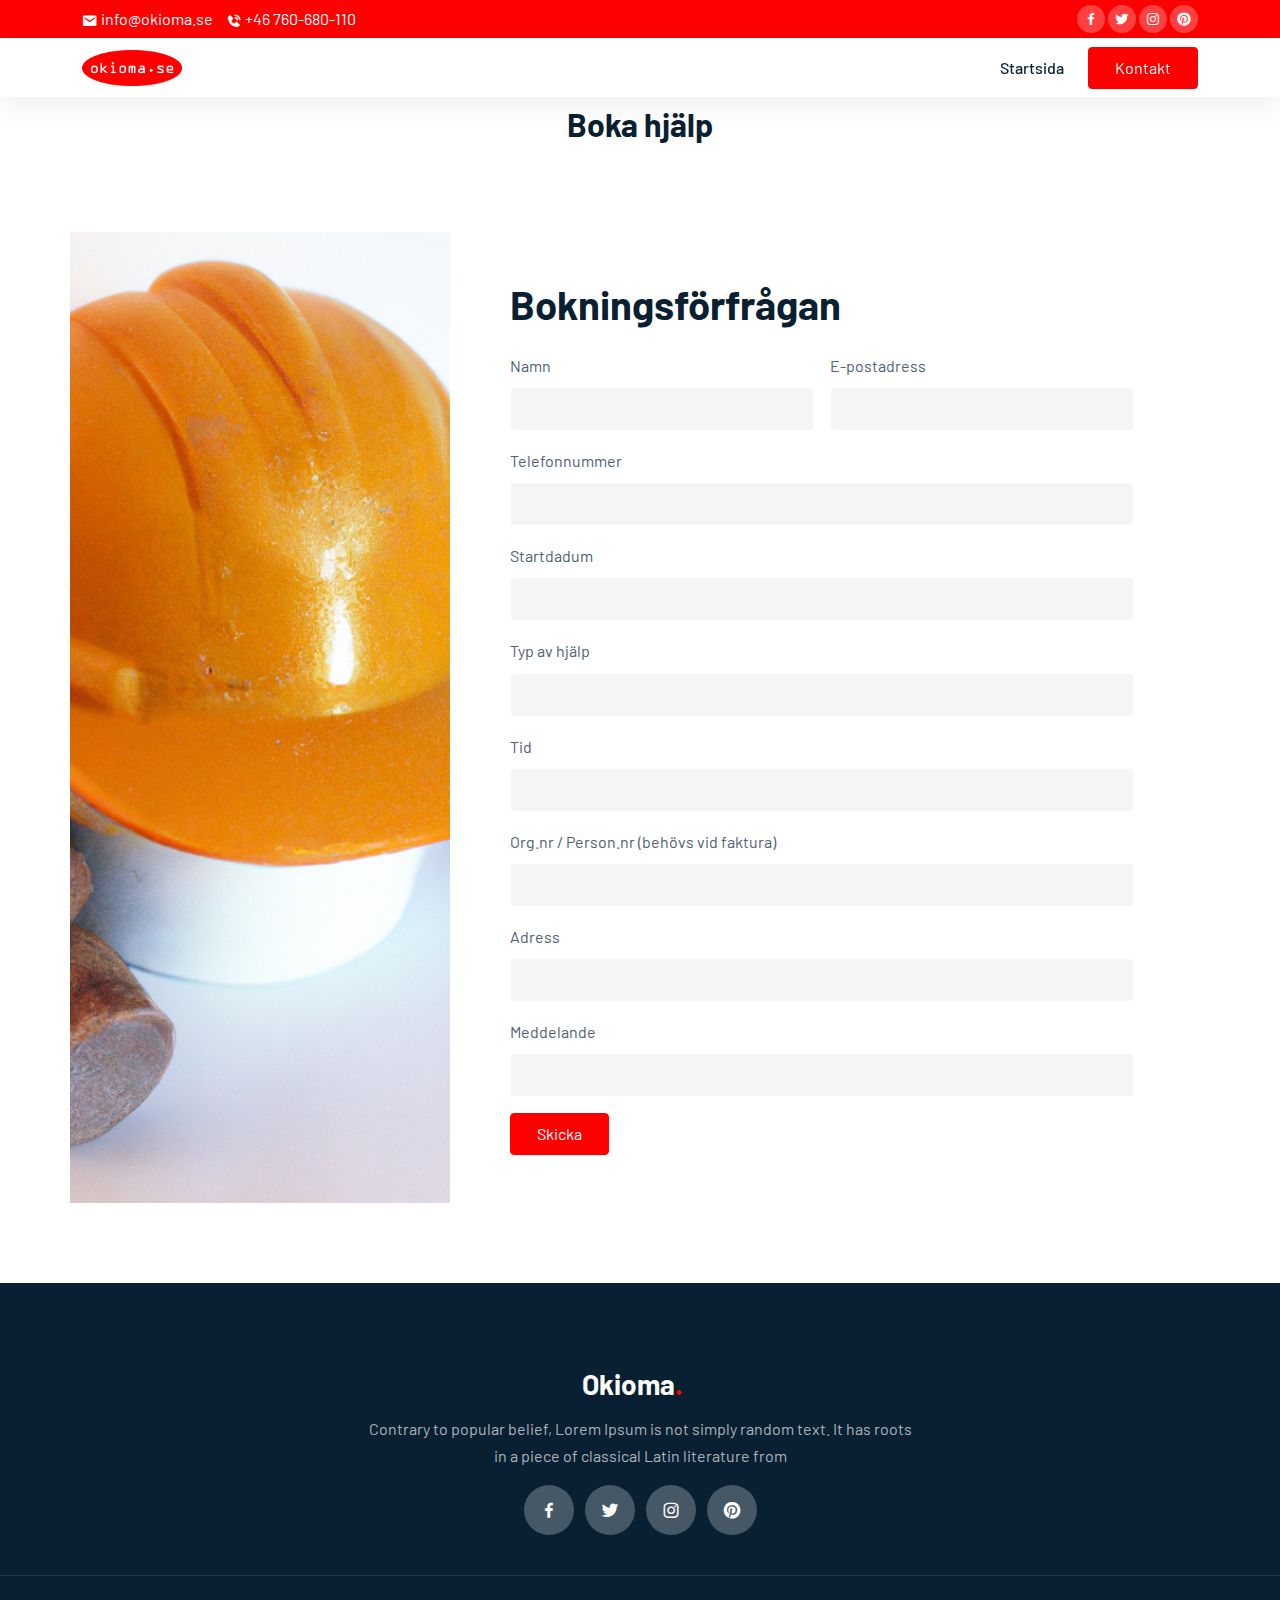
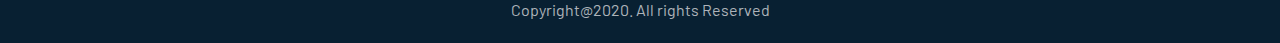
==== boka-hjalp.html @ 32d3e028 "add contact form, add sweedish at each part" ====
<!doctype html>
<html lang="en">

<head>
    <!-- Required meta tags -->
    <meta charset="utf-8">
    <meta name="viewport" content="width=device-width, initial-scale=1">

    <!-- Bootstrap CSS -->
    <link rel="stylesheet" href="css/bootstrap.min.css">
    <link rel="stylesheet" href="css/owl.carousel.min.css">
    <link rel="stylesheet" href="css/owl.theme.default.min.css">
    <link href='https://unpkg.com/boxicons@2.1.1/css/boxicons.min.css' rel='stylesheet'>
    <link rel="stylesheet" href="css/style.css">

    <title>Okioma</title>
</head>

<body data-bs-spy="scroll" data-bs-target=".navbar" data-bs-offset="70">


    <!-- TOP NAV -->
    <div class="top-nav" id="home">
        <div class="container">
            <div class="row justify-content-between">
                <div class="col-auto">
                    <p> <i class='bx bxs-envelope'></i> info@okioma.se</p>
                    <p> <i class='bx bxs-phone-call'></i> +46 760-680-110</p>
                </div>
                <div class="col-auto social-icons">
                    <a href="#"><i class='bx bxl-facebook'></i></a>
                    <a href="#"><i class='bx bxl-twitter'></i></a>
                    <a href="#"><i class='bx bxl-instagram'></i></a>
                    <a href="#"><i class='bx bxl-pinterest'></i></a>
                </div>
            </div>
        </div>
    </div>

    <!-- BOTTOM NAV -->
    <nav class="navbar navbar-expand-lg navbar-light bg-white sticky-top">
        <div class="container">
            <a class="navbar-brand" href="index.html">
                <div class="img-logo">
                    <img class="img-fluid" src="img/logo-dark.png" alt="company-logo">
                </div>
            </a>
            <button class="navbar-toggler" type="button" data-bs-toggle="collapse" data-bs-target="#navbarNav"
                aria-controls="navbarNav" aria-expanded="false" aria-label="Toggle navigation">
                <span class="navbar-toggler-icon"></span>
            </button>
            <div class="collapse navbar-collapse" id="navbarNav">
                <ul class="navbar-nav ms-auto">
                    <li class="nav-item">
                        <a class="nav-link" href="index.html">Startsida</a>
                    </li>
                    
                </ul>
                <a href="#" data-bs-toggle="modal" data-bs-target="#exampleModal"
                    class="btn btn-brand ms-lg-3">Kontakt</a>
            </div>
        </div>
    </nav>

    <!-- SLIDER -->
    
    <div class="container">
        <div class="row justify-content-center mt-2">
            <div class="col-sm-12 text-center">
                <h2 class="text-green">Boka hjälp</h2>
            </div>
        </div>
    </div>
    <!-- ABOUT -->
    <section id="about">
        
        <div class="container">
            
            <div class="row gy-4">
                <div class="col-lg-4 col-sm-12 bg-cover img-fluid" style="background-image: url(img/send-3.png); min-height:300px;">
                    
                </div>
                <div class="col-lg-8">
                    <form class="p-lg-5 col-12 row g-3">
                        <div>
                            <h1>Bokningsförfrågan</h1>
                        </div>
                        <div class="col-lg-6">
                            <label for="userName" class="form-label">Namn</label>
                            <input type="text" class="form-control"  id="userName"
                                aria-describedby="emailHelp">
                        </div>
                        <div class="col-lg-6">
                            <label for="userName" class="form-label">E-postadress</label>
                            <input type="text" class="form-control"  id="userName"
                                aria-describedby="emailHelp">
                        </div>
                        <div class="col-12">
                            <label for="userName" class="form-label">Telefonnummer</label>
                            <input type="email" class="form-control"  id="userName"
                                aria-describedby="emailHelp">
                        </div>
                        <div class="col-12">
                            <label for="exampleInputEmail1" class="form-label">Startdadum</label>
                            <input type="text" name=""  class="form-control" id=""
                                rows="4">
                        </div>
                        <div class="col-12">
                            <label for="exampleInputEmail1" class="form-label">Typ av hjälp</label>
                            <input type="text" name=""  class="form-control" id="" rows="4">
                        </div>
                        <div class="col-12">
                            <label for="exampleInputEmail1" class="form-label">Tid</label>
                            <input type="text" name=""  class="form-control" id="" rows="4">
                        </div>
                        <div class="col-12">
                            <label for="exampleInputEmail1" class="form-label">Org.nr / Person.nr (behövs vid faktura)</label>
                            <input type="text" name=""  class="form-control" id="" rows="4">
                        </div>
                        <div class="col-12">
                            <label for="exampleInputEmail1" class="form-label">Adress</label>
                            <input type="text" name=""  class="form-control" id="" rows="4">
                        </div>
                        <div class="col-12">
                            <label for="exampleInputEmail1" class="form-label">Meddelande</label>
                            <input type="text" name=""  class="form-control" id="" rows="4">
                        </div>
        
                        <div class="col-12">
                            <button type="submit" class="btn btn-brand">Skicka</button>
                        </div>
                    </form>
                </div>
            </div>
        </div>
    </section>

    <!-- MILESTONE -->

    <footer>
        <div class="footer-top text-center">
            <div class="container">
                <div class="row justify-content-center">
                    <div class="col-lg-6 text-center">
                        <h4 class="navbar-brand">Okioma<span class="dot">.</span></h4>
                        <p>Contrary to popular belief, Lorem Ipsum is not simply random text. It has roots in a piece of
                            classical Latin literature from</p>
                        <div class="col-auto social-icons">
                            <a href="#"><i class='bx bxl-facebook'></i></a>
                            <a href="#"><i class='bx bxl-twitter'></i></a>
                            <a href="#"><i class='bx bxl-instagram'></i></a>
                            <a href="#"><i class='bx bxl-pinterest'></i></a>
                        </div>
                    </div>
                </div>
            </div>
        </div>
        <div class="footer-bottom text-center">
            <p class="mb-0">Copyright@2020. All rights Reserved</p>
        </div>
    </footer>


    <!-- Modal -->
    <div class="modal fade" id="exampleModal" tabindex="-1" aria-labelledby="exampleModalLabel" aria-hidden="true">
        <div class="modal-dialog modal-dialog-centered modal-xl">
            <div class="modal-content">
                <div class="modal-body p-0">
                    <div class="container-fluid">
                        <div class="row gy-4">
                            <div class="col-lg-4 col-sm-12 bg-cover"
                                style="background-image: url(img/c2.jpg); min-height:300px;">
                                <div>

                                </div>
                            </div>
                            <div class="col-lg-8">
                                <form class="p-lg-5 col-12 row g-3">
                                    <div>
                                        <h1>Get in touch</h1>
                                        <p>Fell free to contact us and we will get back to you as soon as possible</p>
                                    </div>
                                    <div class="col-lg-6">
                                        <label for="userName" class="form-label">First name</label>
                                        <input type="text" class="form-control" placeholder="Jon" id="userName"
                                            aria-describedby="emailHelp">
                                    </div>
                                    <div class="col-lg-6">
                                        <label for="userName" class="form-label">Last name</label>
                                        <input type="text" class="form-control" placeholder="Doe" id="userName"
                                            aria-describedby="emailHelp">
                                    </div>
                                    <div class="col-12">
                                        <label for="userName" class="form-label">Email address</label>
                                        <input type="email" class="form-control" placeholder="Johndoe@example.com"
                                            id="userName" aria-describedby="emailHelp">
                                    </div>
                                    <div class="col-12">
                                        <label for="exampleInputEmail1" class="form-label">Enter Message</label>
                                        <textarea name="" 
                                            class="form-control" id="" rows="4">
                                    </div>

                                    <div class="col-12">
                                        <button type="submit" class="btn btn-brand">Send Message</button>
                                    </div>
                                </form>
                            </div>
                        </div>
                    </div>
                </div>

            </div>
        </div>
    </div>









    <script src="js/jquery.min.js"></script>
    <script src="js/bootstrap.bundle.min.js"></script>
    <script src="js/owl.carousel.min.js"></script>
    <script src="js/app.js"></script>
</body>

</html>
---- css/style.css ----
@import url('https://fonts.googleapis.com/css2?family=Barlow:wght@400;500;600;700&display=swap');

:root {
    --brand: red;
    --dark: #092032;
    --body: #516171;
    --border: rgba(0,0,0,0.08);
    --shadow: 0px 6px 30px rgba(0, 0, 0, 0.08);
    
}

body {
    font-family: "Barlow", sans-serif;
    color: var(--body);
    line-height: 1.7;
}

h1,h2,h3,h4,h5,h6,
.display-1,.display-2,.display-3,.display-4 {
    font-weight: 700;
    color: var(--dark);
}

.bg-cover {
    background-size: cover;
    background-position: center;
    background-repeat: no-repeat;
}

img {
    width: 100%;
}

a {
    color: var(--dark);
    transition: all 0.4s ease;
    font-weight: 500;
}

a:hover {
    color: var(--brand);
}

section {
    padding-top: 80px;
    padding-bottom: 80px;
}

.text-brand {
    color: var(--brand) !important;
}


.hero-slider .owl-prev,
.hero-slider .owl-next{
    background-color: rgba(255, 255, 255, 0.3) !important;
    width: 60px !important;
    height: 60px !important;
    display: block;
    display: grid;
    place-items: center;
    color: #fff !important;
    border-radius: 100px;
    line-height: 0;
    border-radius: 100px !important;
    position: absolute;
    top: 50%;
    font-weight: 600 !important;
    font-size: 12px !important;
    transition: all 0.4s ease;
    margin-top: -30px !important;
}

.owl-prev {
    left: 0;
}
.owl-next {
    right: 0;
}

.hero-slider .owl-prev:hover,
.hero-slider .owl-next:hover {
    background-color: var(--brand) !important; 
}

.owl-dot.active span{
    background-color: var(--brand) !important;
}


 /* slide */
 .slide {
     min-height: 100vh;
     display: flex;
     align-items: center;
     justify-content: center;
     position: relative;
}

.slide1 {
    background: linear-gradient(rgba(0, 0, 0, 0.4), rgba(0, 0, 0, 0.4)), url(../img/bg_banner2.png);
    background-size: cover;
    background-position: center;
    background-repeat: no-repeat;
}

.slide2 {
    background: linear-gradient(rgba(0, 0, 0, 0.4), rgba(0, 0, 0, 0.4)), url(../img/bg_banner1.png);
    background-size: cover;
    background-position: center;
    background-repeat: no-repeat;
}

.slide .display-3 {
    text-transform: uppercase;
    color: #fff;
}

/* navbar */
.top-nav {
    background-color: var(--brand);
    color: #fff;
    padding-top: 5px;
    padding-bottom: 5px;
}

.top-nav p {
    display: inline-block;
    margin-bottom: 0;
    margin-right: 10px;
}

.top-nav span,
.top-nav i {
    vertical-align: middle;
}

.navbar {
    box-shadow: var(--shadow);
}

.social-icons a {
    width: 28px;
    height: 28px;
    display: inline-flex;
    color: #fff;
    background-color: rgba(255, 255, 255, 0.25);
    text-decoration: none;
    align-items: center;
    justify-content: center;
    border-radius: 100px;
}

.social-icons a:hover {
    background-color: #fff;
    color: var(--brand);
}

.navbar .navbar-nav .nav-link {
    color: var(--dark);
}

.navbar .navbar-nav .nav-link:hover {
    color: var(--brand);
}

.navbar .navbar-nav .nav-link.active {
    color: var(--brand);
}

.navbar-brand {
    font-size: 28px;
    font-weight: 700;
}

.navbar-brand .dot {
    color: var(--brand);
}

.btn {
    padding: 8px 26px;
}

.btn-brand {
    border-color: var(--brand);
    background-color: var(--brand);
    color: #fff;
}

.btn-brand:hover {
    background-color: #d64022;
    border-color: #d64022;
    color: #fff;
}

.intro {margin-bottom: 36px;
text-align: center;}

.intro p {
    max-width: 500px;
}
.intro h6{
    color: var(--brand);
    font-weight: 400;
    text-transform: uppercase;
}

.intro h1 {
    margin-top: 15px;
    margin-bottom: 15px;
}

.info-box {
    align-items: center;
    display: flex;
}

.info-box img {
    width: 90px;
}


#milestone {
    background: linear-gradient(rgba(255, 77, 41, 0.85), rgba(255, 77, 41, 0.85)), url(../img/bg_banner1.jpg);
    background-size: cover;
    background-position: center;
    background-repeat: no-repeat;
}

#milestone h1,
#milestone p {
    color: #fff;
}

.service {
    padding: 32px;
    background-color: #fff;
    box-shadow: var(--shadow);
}

.service h5 {
    margin-top: 24px;
    margin-bottom: 14px;
}

.service img {
    width: 90px;
}


.project {
    position: relative;
    overflow: hidden;
    z-index: 2;
}

.project h6 {
    font-weight: 400;
}

.project h6::before {
    content: "";
    height: 2px;
    width: 30px;
    display: inline-block;
    background: var(--brand);
    vertical-align: middle;
    margin-right: 10px;
}


.project .overlay {
    width: 100%;
    height: 220px;
    position: absolute;
    bottom: 0;
    left: 0;
    background: linear-gradient(180deg, rgba(255, 76, 41, 0) 0%, var(--dark) 100%);
}

.project .content {
    position: absolute;
    left: 10%;
    bottom: 10%
}

.project h2,
.project h6 {
    color: #fff;
}

.team-member {
    text-align: center;
}

.team-member .image{
    position: relative;
    z-index: 2;
    overflow: hidden;
}

.team-member .overlay {
    width: 100%;
    height: 100%;
    position: absolute;
    left: 0;
    top: -10%;
    background-color: rgba(255, 77, 41, 0.7);
    opacity: 0;
    transition: all 0.4s ease;
}

.team-member h5 {
    margin-top: 16px;
    margin-bottom: 4px;
}

.team-member .social-icons {
    position: absolute;
    top: 60%;
    left: 50%;
    transform: translate(-50%, -50%);
    z-index: 2;
    opacity: 0;
    transition: all 0.4s ease;
}

.team-member .social-icons a {
    width: 40px;
    height: 40px;
}

.team-member:hover .social-icons {
    top: 50%;
    opacity: 1;
}

.team-member:hover .overlay {
    top: 0%;
    opacity: 1;
}

#reviews {

    background: linear-gradient(-90deg, rgba(8, 32, 50, 0.8), rgba(8, 32, 50, 0.8)), url(../img/bg_banner1.jpg), #082032;;
    background-size: cover;
    background-position: center;
    background-repeat: no-repeat;
}

.review {
    text-align: center;
    z-index: 2;
    position: relative;
    margin: 15px;
    max-width: 768px;
    margin: auto;
}

.review .bxs-quote-alt-left {
    font-size: 120px;
    position: absolute;
    opacity: 0.1;
    left: 50%;
    top: 50%;
    transform: translate(-50%, -50%);
    color: #fff;
}

.review img {
    width: 80px !important;
    height: 80px;
    border-radius: 100px;
    margin: auto;
}

.review h5 {
    margin-top: 16px;
    margin-bottom: 4px;
    color: #fff;
}

.review h3 {
    margin-top: 26px;
    margin-bottom: 26px;
    font-size: 22px;
    color: #fff;
    font-weight: 400;
    line-height: 1.7;
}

.review small {
    color: var(--brand);
}

.review .stars {
    color: var(--brand);
}

.blog-post {
    position: relative;
    background-color: #fff;
    box-shadow: var(--shadow);
}

.blog-post .content {
    padding: 32px;
}

.blog-post a {
    position: absolute;
    top: 20px;
    left: 20px;
    background-color: var(--brand);
    padding: 2px 12px;
    border-radius: 100px;
    text-decoration: none;
    color: #fff;
}

.blog-post h5 {
    margin-top: 12px;
    margin-bottom: 12px;
}

.blog-post small {
    text-transform: uppercase;
    color: var(--brand);
    text-decoration: underline;
}

footer {
    background: linear-gradient(0deg, rgba(8, 32, 50, 0.9), rgba(8, 32, 50, 0.9)), url(../img/bg_banner1.jpg), #082032;;
    background-size: cover;
    background-position: center;
    background-repeat: no-repeat;
}

footer .footer-top {
    padding-top: 80px;
    padding-bottom: 40px;
}

.footer-bottom {
    border-top: 1px solid rgba(255, 255, 255, 0.1);
    padding-bottom: 20px;
    padding-top: 20px;
}

footer .navbar-brand {
    color: #fff;
}

footer p {
    color: #ADB3B9;
}

footer .social-icons a {
    width: 50px;
    height: 50px;
    font-size: 20px;
    margin-left: 4px;
    margin-right: 4px;
}

.loader {
    min-height: 100vh;
    display: flex;
    align-items: center;
    justify-content: center;
    background-color: red;
    z-index: 99999;
    position: fixed;
    left: 0;
    right: 0;
}


input.form-control {
    border-color: transparent;
    height: 44px;
}

.form-control {
    background-color: rgba(0, 0, 0, 0.04);
    border-color: rgba(0, 0, 0, 0.04);;
}

.form-control:focus {
    box-shadow: none;
    border-color: var(--brand);
}

.img-logo {
    width: 100px;
    height: 1px;
    margin: auto;
    display: flex;
    justify-content: center;
    align-items: center;
}
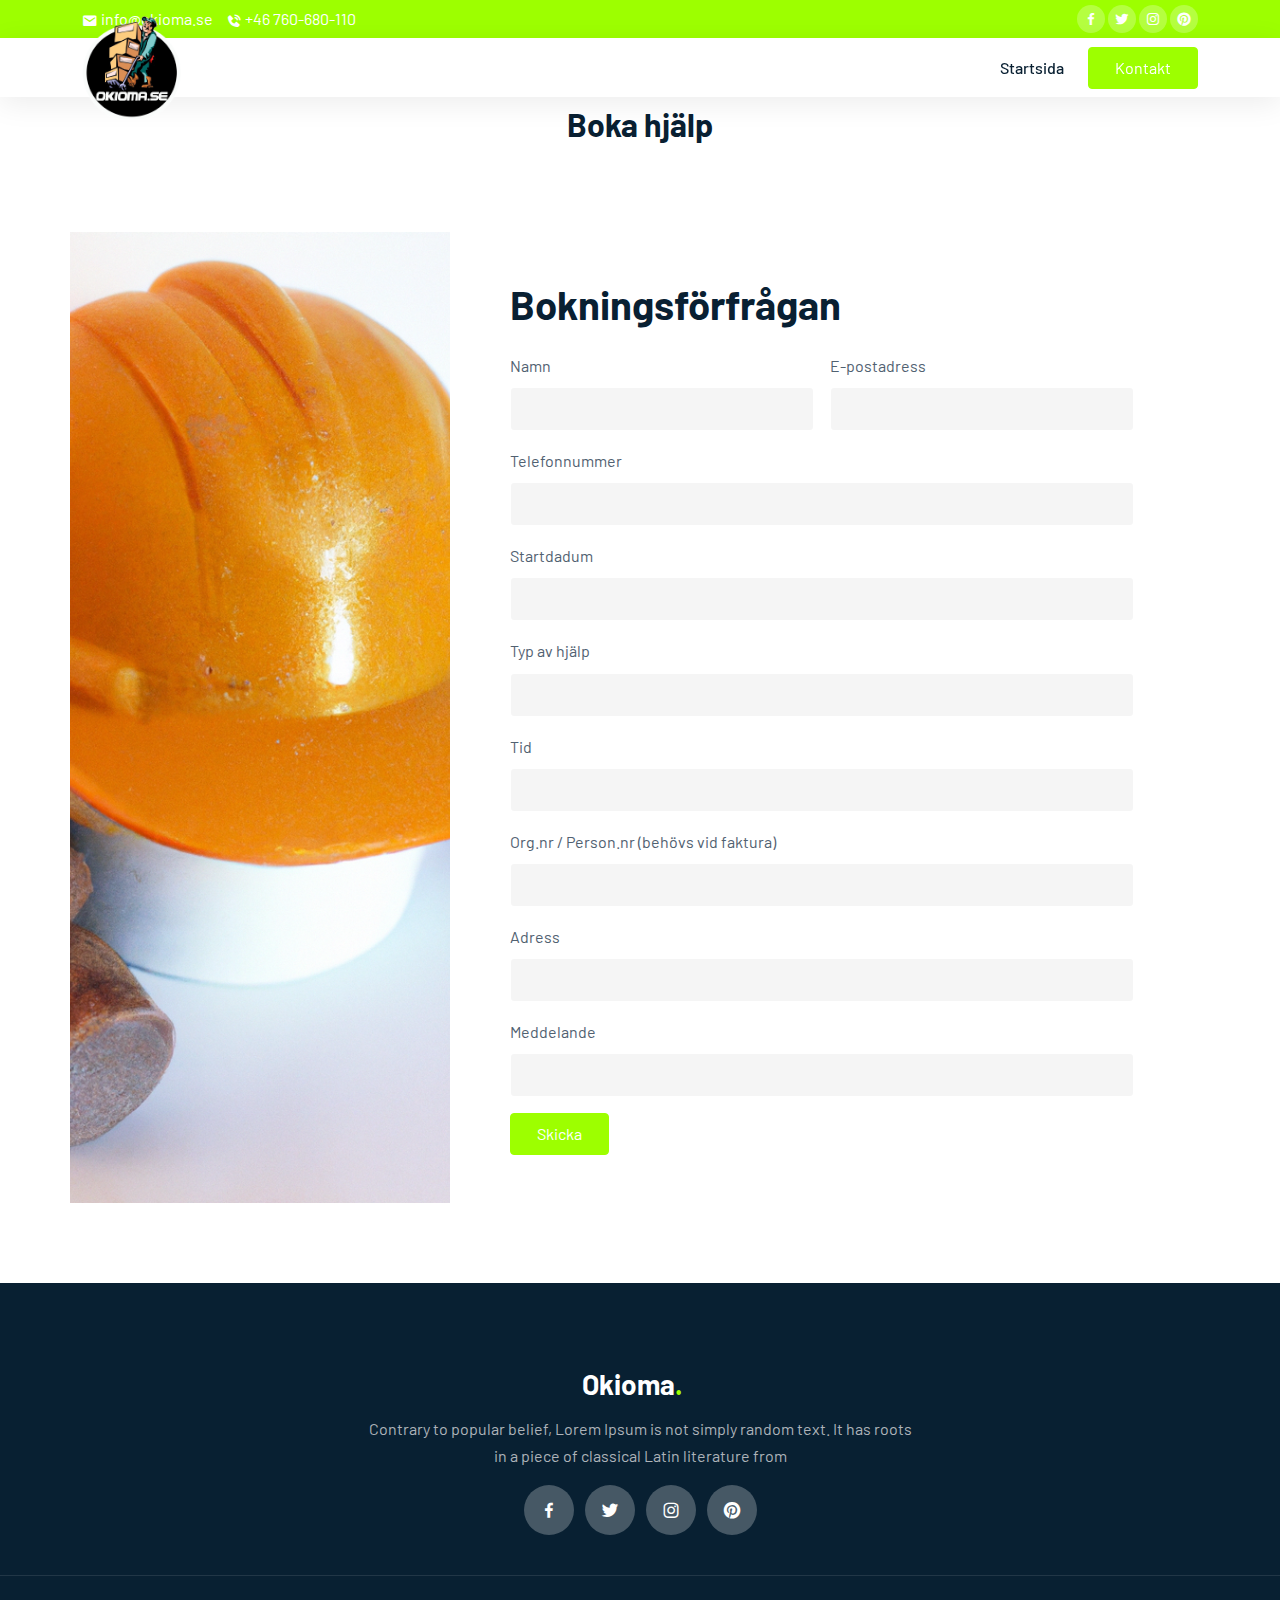
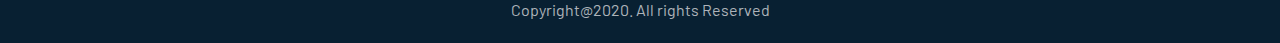
==== commit b347dac7: "logo added" ====
--- a/boka-hjalp.html
+++ b/boka-hjalp.html
@@ -42,7 +42,7 @@
         <div class="container">
             <a class="navbar-brand" href="index.html">
                 <div class="img-logo">
-                    <img class="img-fluid" src="img/logo-dark.png" alt="company-logo">
+                    <img class="img-fluid" src="logo.gif" alt="company-logo">
                 </div>
             </a>
             <button class="navbar-toggler" type="button" data-bs-toggle="collapse" data-bs-target="#navbarNav"
--- a/css/style.css
+++ b/css/style.css
@@ -1,7 +1,7 @@
 @import url('https://fonts.googleapis.com/css2?family=Barlow:wght@400;500;600;700&display=swap');
 
 :root {
-    --brand: red;
+    --brand: rgb(157, 255, 0);
     --dark: #092032;
     --body: #516171;
     --border: rgba(0,0,0,0.08);
@@ -188,8 +188,8 @@
 }
 
 .btn-brand:hover {
-    background-color: #d64022;
-    border-color: #d64022;
+    background-color: rgb(157, 255, 0);
+    border-color: rgb(157, 255, 0);
     color: #fff;
 }
 
@@ -221,7 +221,7 @@
 
 
 #milestone {
-    background: linear-gradient(rgba(255, 77, 41, 0.85), rgba(255, 77, 41, 0.85)), url(../img/bg_banner1.jpg);
+    background: linear-gradient(rgb(157, 255, 0), rgb(157, 255, 0)), url(../img/bg_banner1.jpg);
     background-size: cover;
     background-position: center;
     background-repeat: no-repeat;
@@ -305,7 +305,7 @@
     position: absolute;
     left: 0;
     top: -10%;
-    background-color: rgba(255, 77, 41, 0.7);
+    background-color: rgb(157, 255, 0);
     opacity: 0;
     transition: all 0.4s ease;
 }
@@ -468,7 +468,7 @@
     display: flex;
     align-items: center;
     justify-content: center;
-    background-color: red;
+    background-color: rgb(157, 255, 0);
     z-index: 99999;
     position: fixed;
     left: 0;
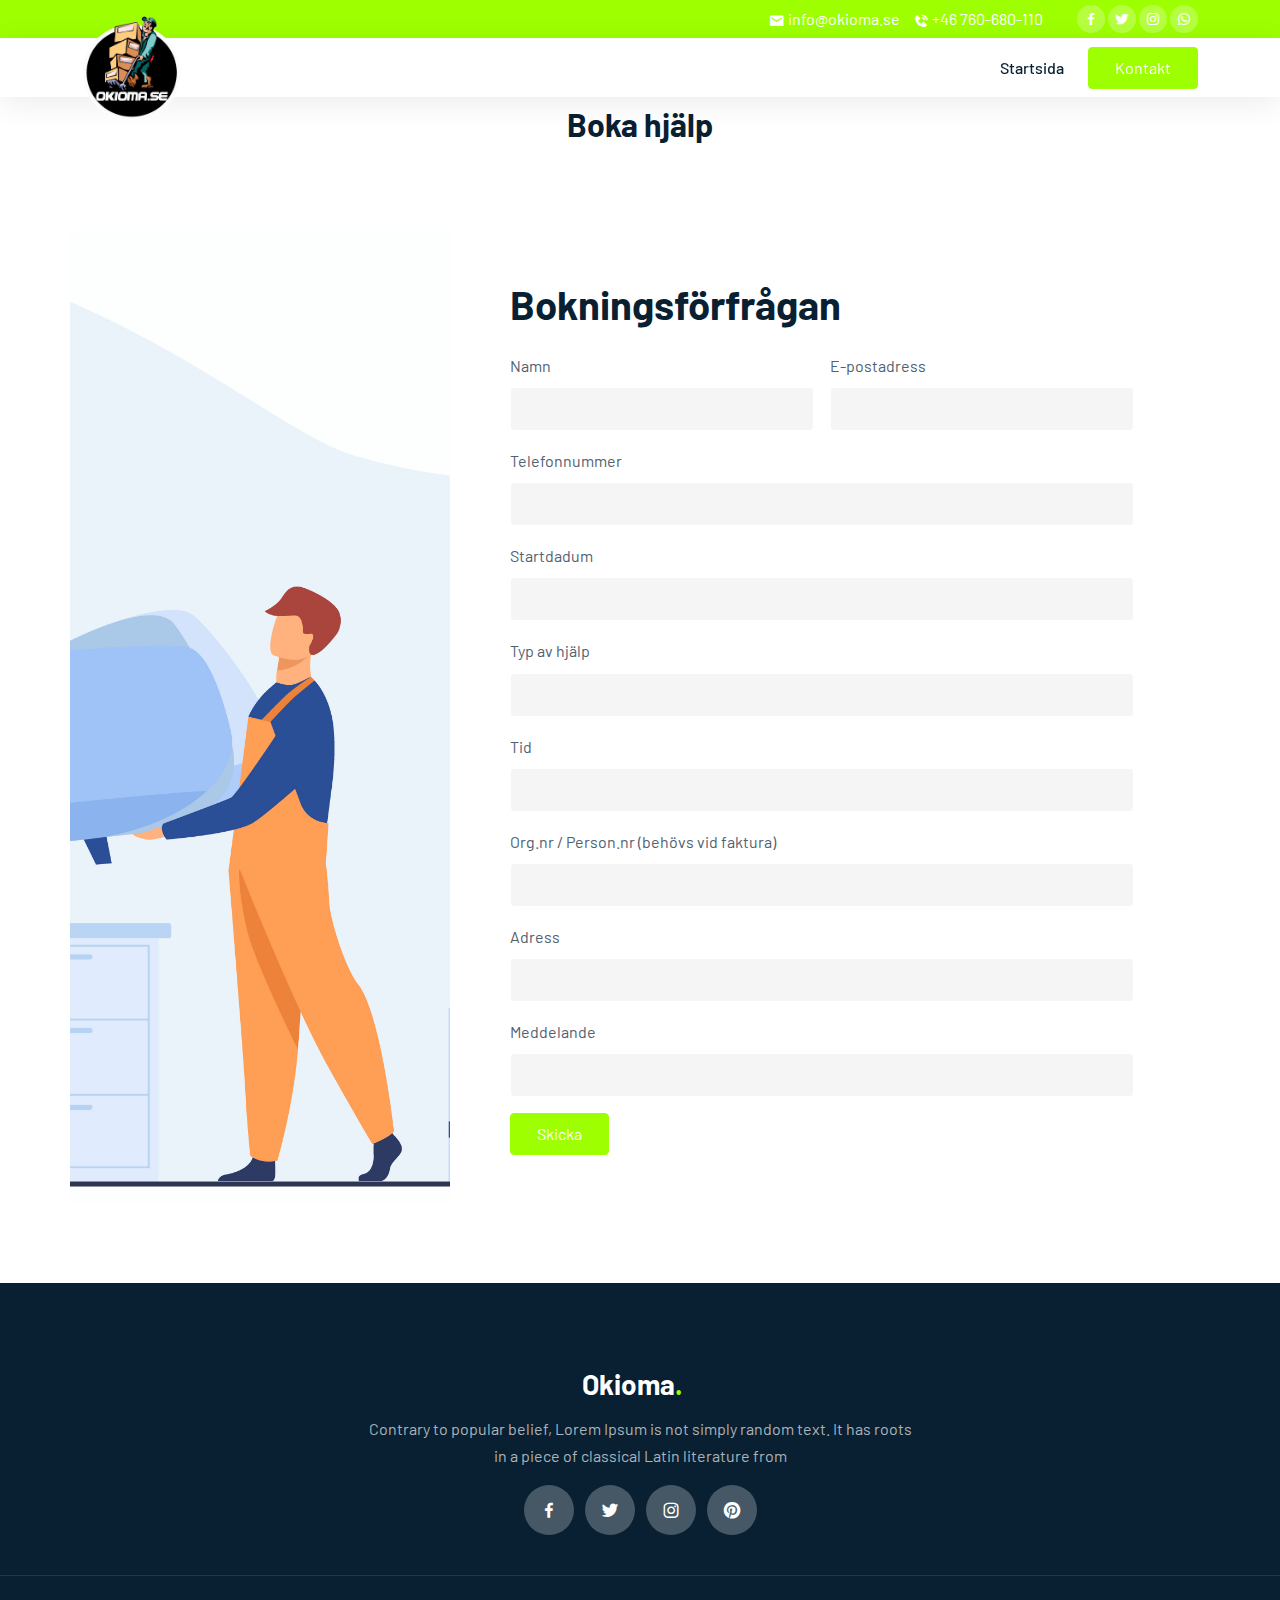
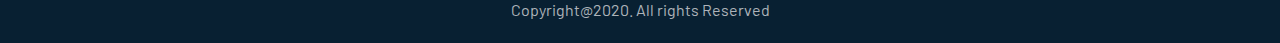
==== commit 7daf15de: "all images are set according to descriptions" ====
--- a/boka-hjalp.html
+++ b/boka-hjalp.html
@@ -20,9 +20,9 @@
 
 
     <!-- TOP NAV -->
-    <div class="top-nav" id="home">
+    <div class="top-nav" id="startsida">
         <div class="container">
-            <div class="row justify-content-between">
+            <div class="row justify-content-end">
                 <div class="col-auto">
                     <p> <i class='bx bxs-envelope'></i> info@okioma.se</p>
                     <p> <i class='bx bxs-phone-call'></i> +46 760-680-110</p>
@@ -31,7 +31,7 @@
                     <a href="#"><i class='bx bxl-facebook'></i></a>
                     <a href="#"><i class='bx bxl-twitter'></i></a>
                     <a href="#"><i class='bx bxl-instagram'></i></a>
-                    <a href="#"><i class='bx bxl-pinterest'></i></a>
+                    <a href="#"><i class='bx bxl-whatsapp'></i></a>
                 </div>
             </div>
         </div>
@@ -77,7 +77,7 @@
         <div class="container">
             
             <div class="row gy-4">
-                <div class="col-lg-4 col-sm-12 bg-cover img-fluid" style="background-image: url(img/send-3.png); min-height:300px;">
+                <div class="col-lg-4 col-sm-12 bg-cover img-fluid" style="background-image: url(img/vectors/moving_.png); min-height:300px;">
                     
                 </div>
                 <div class="col-lg-8">
--- a/css/style.css
+++ b/css/style.css
@@ -98,14 +98,14 @@
 }
 
 .slide1 {
-    background: linear-gradient(rgba(0, 0, 0, 0.4), rgba(0, 0, 0, 0.4)), url(../img/bg_banner2.png);
+    background: linear-gradient(rgba(0, 0, 0, 0.4), rgba(0, 0, 0, 0.4)), url(../img/cleaning_.jpg);
     background-size: cover;
     background-position: center;
     background-repeat: no-repeat;
 }
 
 .slide2 {
-    background: linear-gradient(rgba(0, 0, 0, 0.4), rgba(0, 0, 0, 0.4)), url(../img/bg_banner1.png);
+    background: linear-gradient(rgba(0, 0, 0, 0.4), rgba(0, 0, 0, 0.4)), url(../img/faster-delivery.jpg);
     background-size: cover;
     background-position: center;
     background-repeat: no-repeat;
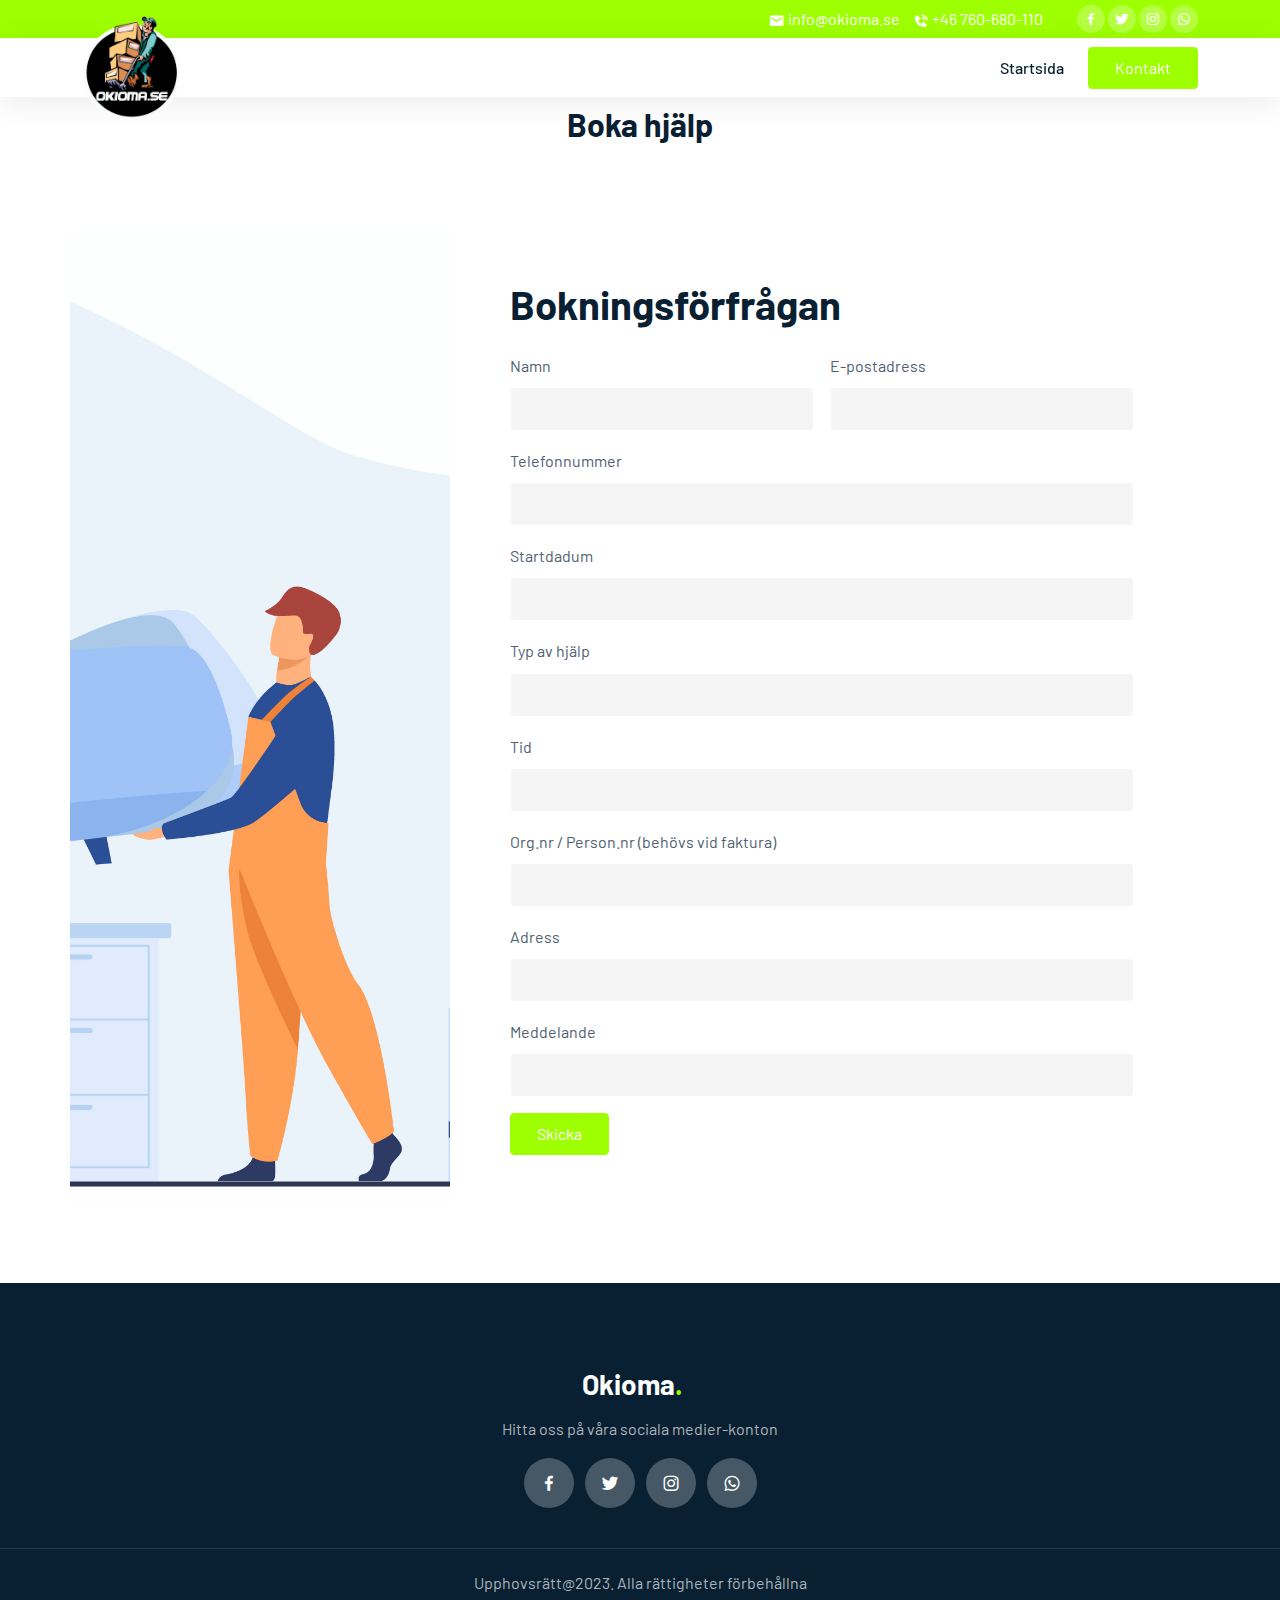
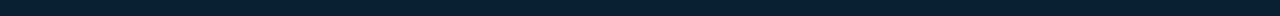
==== commit 6b04f670: "fixing second footer" ====
--- a/boka-hjalp.html
+++ b/boka-hjalp.html
@@ -143,20 +143,19 @@
                 <div class="row justify-content-center">
                     <div class="col-lg-6 text-center">
                         <h4 class="navbar-brand">Okioma<span class="dot">.</span></h4>
-                        <p>Contrary to popular belief, Lorem Ipsum is not simply random text. It has roots in a piece of
-                            classical Latin literature from</p>
+                        <p>Hitta oss på våra sociala medier-konton</p>
                         <div class="col-auto social-icons">
                             <a href="#"><i class='bx bxl-facebook'></i></a>
                             <a href="#"><i class='bx bxl-twitter'></i></a>
                             <a href="#"><i class='bx bxl-instagram'></i></a>
-                            <a href="#"><i class='bx bxl-pinterest'></i></a>
+                            <a href="#"><i class='bx bxl-whatsapp'></i></a>
                         </div>
                     </div>
                 </div>
             </div>
         </div>
         <div class="footer-bottom text-center">
-            <p class="mb-0">Copyright@2020. All rights Reserved</p>
+            <p class="mb-0">Upphovsrätt@2023. Alla rättigheter förbehållna</p>
         </div>
     </footer>
 
